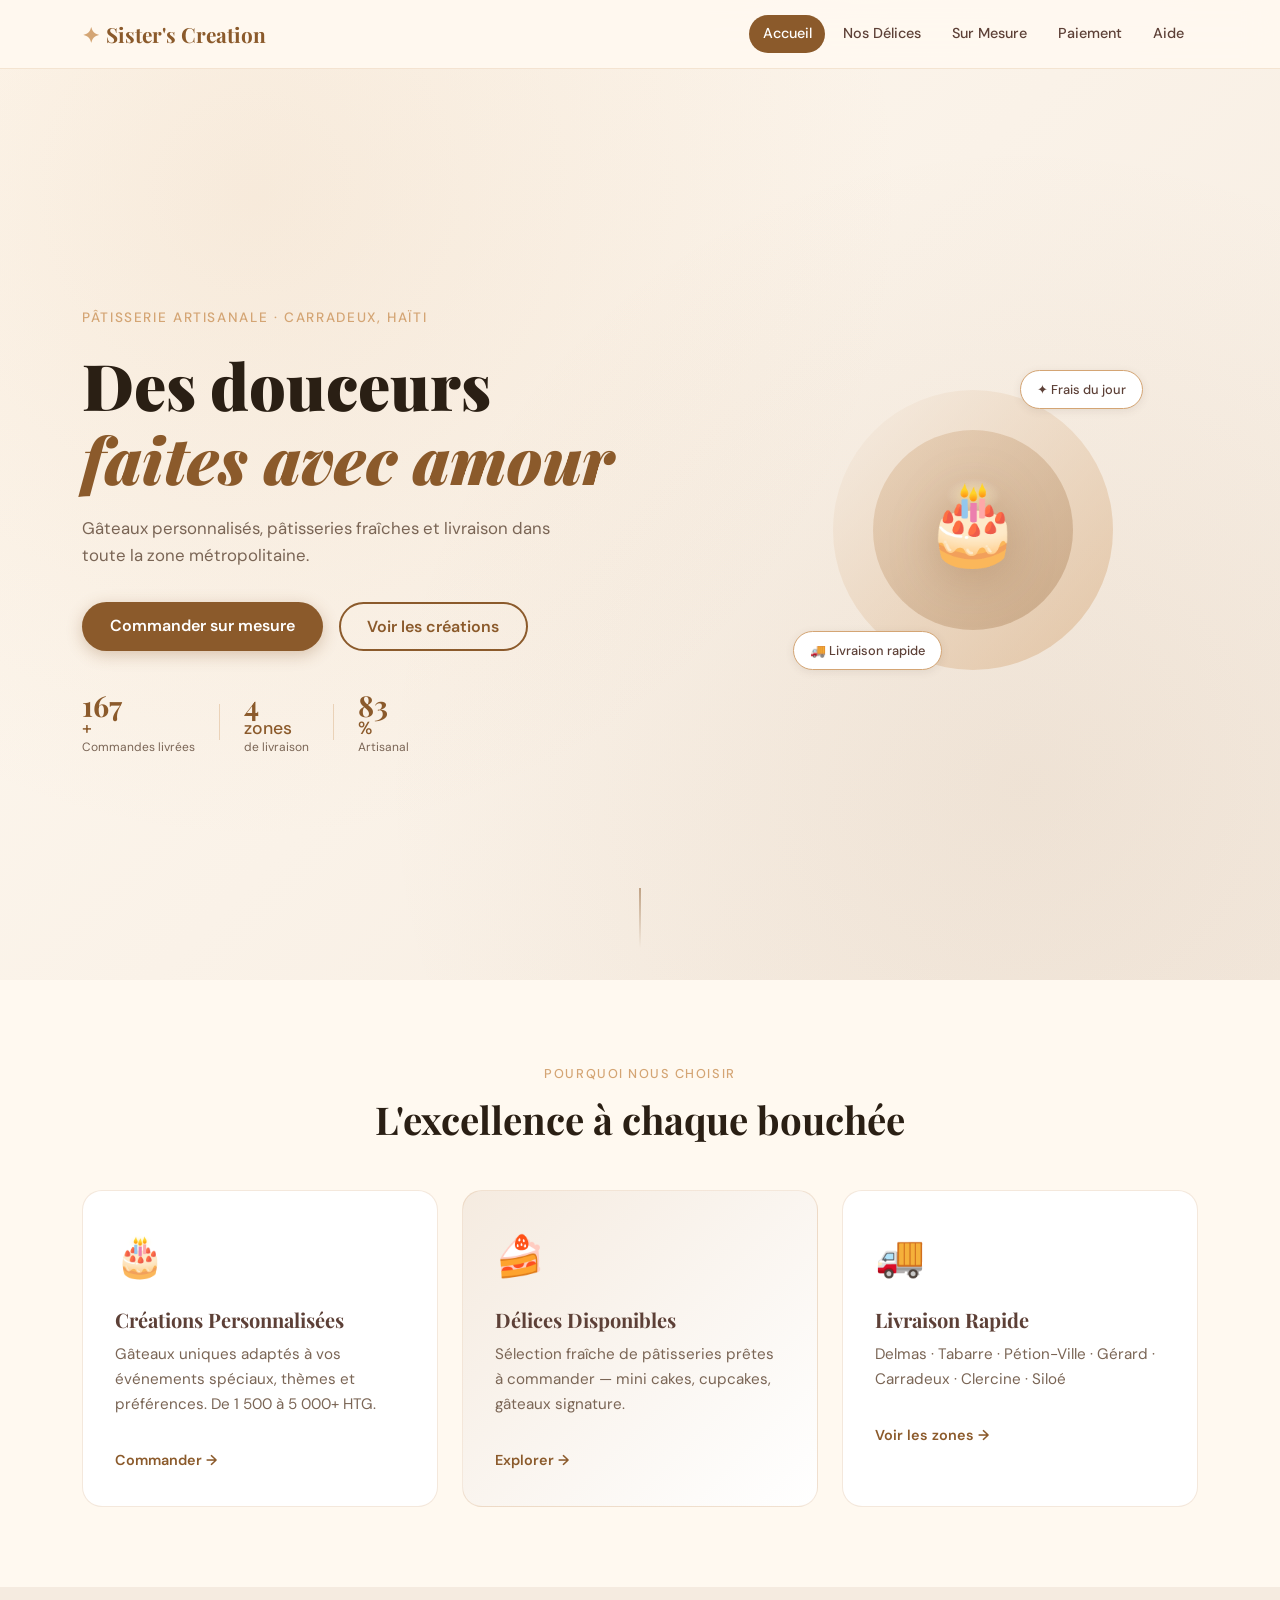
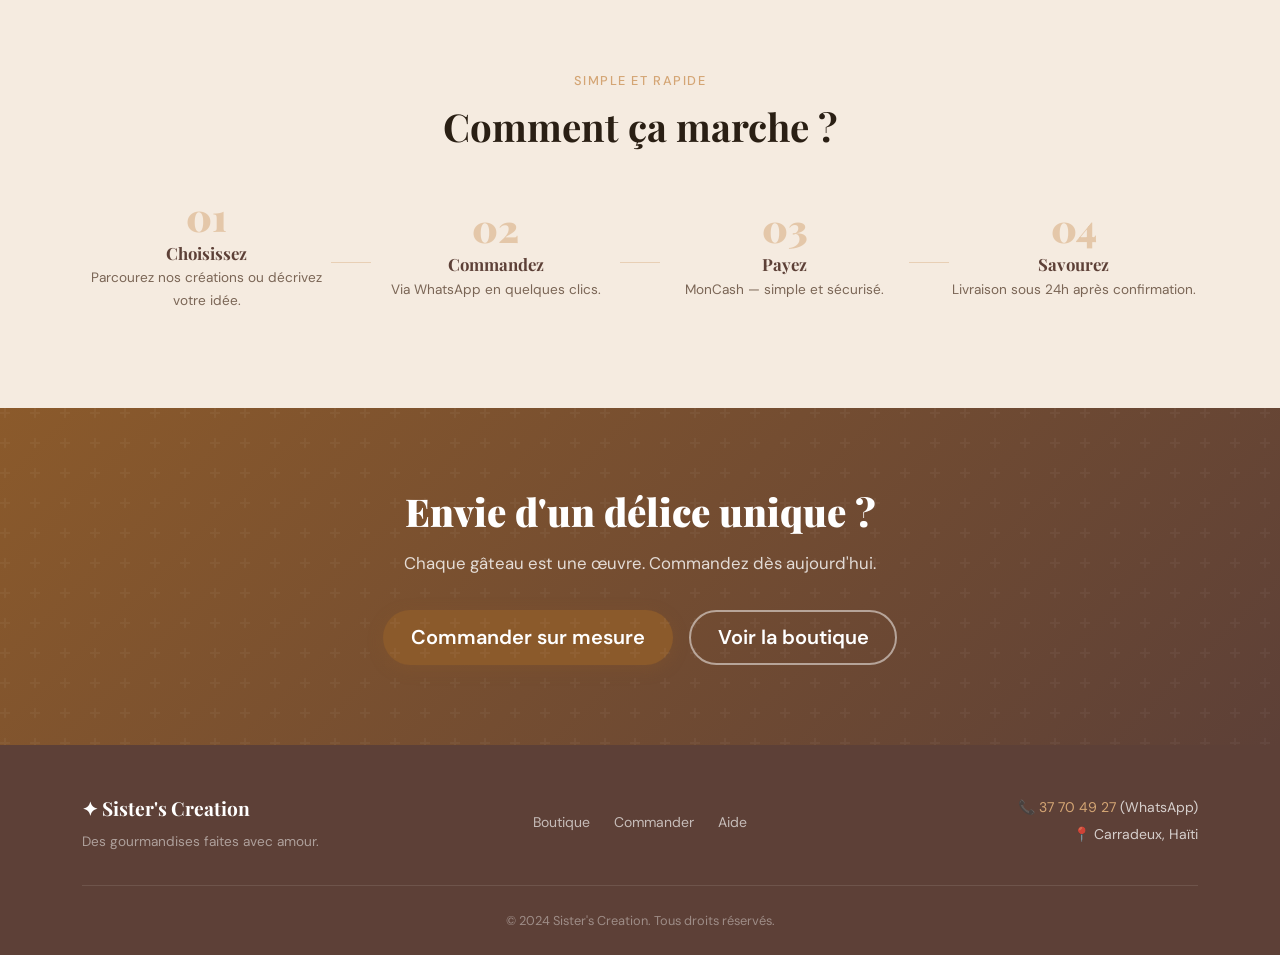
==== index.html @ 22a9f61d "Initial commit - sister's creation" ====
<!DOCTYPE html>
<html lang="fr">
<head>
  <meta charset="UTF-8" />
  <meta name="viewport" content="width=device-width, initial-scale=1.0"/>
  <meta name="description" content="Sister's Creation – Des gourmandises artisanales sur mesure à Carradeux, Haïti.">
  <title>Sister's Creation – Pâtisserie Artisanale</title>
  <link href="https://cdn.jsdelivr.net/npm/bootstrap@5.3.3/dist/css/bootstrap.min.css" rel="stylesheet">
  <link href="https://fonts.googleapis.com/css2?family=Playfair+Display:wght@400;700;900&family=DM+Sans:wght@300;400;500&display=swap" rel="stylesheet">
  <link rel="stylesheet" href="style.css">
</head>
<body>

  <!-- NAVBAR -->
  <nav class="navbar navbar-expand-lg sc-navbar fixed-top">
    <div class="container">
      <a class="navbar-brand sc-brand" href="index.html">
        <span class="brand-icon">✦</span> Sister's Creation
      </a>
      <button class="navbar-toggler sc-toggler" type="button" data-bs-toggle="collapse" data-bs-target="#navMenu">
        <span class="toggler-line"></span>
        <span class="toggler-line"></span>
        <span class="toggler-line"></span>
      </button>
      <div class="collapse navbar-collapse" id="navMenu">
        <ul class="navbar-nav ms-auto gap-1">
          <li class="nav-item"><a class="nav-link sc-nav-link active" href="index.html">Accueil</a></li>
          <li class="nav-item"><a class="nav-link sc-nav-link" href="boutique.html">Nos Délices</a></li>
          <li class="nav-item"><a class="nav-link sc-nav-link" href="commande.html">Sur Mesure</a></li>
          <li class="nav-item"><a class="nav-link sc-nav-link" href="paiement.html">Paiement</a></li>
          <li class="nav-item"><a class="nav-link sc-nav-link" href="aide.html">Aide</a></li>
        </ul>
      </div>
    </div>
  </nav>

  <!-- HERO -->
  <section class="hero-section d-flex align-items-center">
    <div class="hero-bg-pattern"></div>
    <div class="container position-relative">
      <div class="row align-items-center min-vh-100">
        <div class="col-lg-7 hero-text-col">
          <div class="hero-label reveal-up">Pâtisserie Artisanale · Carradeux, Haïti</div>
          <h1 class="hero-title reveal-up delay-1">Des douceurs <br><em>faites avec amour</em></h1>
          <p class="hero-desc reveal-up delay-2">Gâteaux personnalisés, pâtisseries fraîches et livraison dans toute la zone métropolitaine.</p>
          <div class="hero-btns reveal-up delay-3">
            <a href="commande.html" class="btn sc-btn-primary">Commander sur mesure</a>
            <a href="boutique.html" class="btn sc-btn-outline">Voir les créations</a>
          </div>
          <div class="hero-stats reveal-up delay-4">
            <div class="stat-item"><span class="stat-num" data-target="200">0</span><span>+</span><small>Commandes livrées</small></div>
            <div class="stat-divider"></div>
            <div class="stat-item"><span class="stat-num" data-target="5">0</span><span> zones</span><small>de livraison</small></div>
            <div class="stat-divider"></div>
            <div class="stat-item"><span class="stat-num" data-target="100">0</span><span>%</span><small>Artisanal</small></div>
          </div>
        </div>
        <div class="col-lg-5 hero-visual-col d-none d-lg-flex justify-content-center">
          <div class="hero-cake-visual reveal-right">
            <div class="cake-circle cake-circle-1"></div>
            <div class="cake-circle cake-circle-2"></div>
            <div class="cake-emoji">🎂</div>
            <div class="float-badge float-badge-1">✦ Frais du jour</div>
            <div class="float-badge float-badge-2">🚚 Livraison rapide</div>
          </div>
        </div>
      </div>
    </div>
    <div class="hero-scroll-indicator">
      <div class="scroll-line"></div>
    </div>
  </section>

  <!-- FEATURES -->
  <section class="features-section py-6">
    <div class="container">
      <div class="section-header text-center mb-5 reveal-up">
        <span class="section-tag">Pourquoi nous choisir</span>
        <h2 class="section-title">L'excellence à chaque bouchée</h2>
      </div>
      <div class="row g-4">
        <div class="col-md-4 reveal-up delay-1">
          <div class="feature-card">
            <div class="feature-icon-wrap"><span>🎂</span></div>
            <h3>Créations Personnalisées</h3>
            <p>Gâteaux uniques adaptés à vos événements spéciaux, thèmes et préférences. De 1 500 à 5 000+ HTG.</p>
            <a href="commande.html" class="feature-link">Commander →</a>
          </div>
        </div>
        <div class="col-md-4 reveal-up delay-2">
          <div class="feature-card feature-card-accent">
            <div class="feature-icon-wrap"><span>🍰</span></div>
            <h3>Délices Disponibles</h3>
            <p>Sélection fraîche de pâtisseries prêtes à commander — mini cakes, cupcakes, gâteaux signature.</p>
            <a href="boutique.html" class="feature-link">Explorer →</a>
          </div>
        </div>
        <div class="col-md-4 reveal-up delay-3">
          <div class="feature-card">
            <div class="feature-icon-wrap"><span>🚚</span></div>
            <h3>Livraison Rapide</h3>
            <p>Delmas · Tabarre · Pétion-Ville · Gérard · Carradeux · Clercine · Siloé</p>
            <a href="paiement.html" class="feature-link">Voir les zones →</a>
          </div>
        </div>
      </div>
    </div>
  </section>

  <!-- PROCESS -->
  <section class="process-section py-6">
    <div class="container">
      <div class="section-header text-center mb-5 reveal-up">
        <span class="section-tag">Simple et rapide</span>
        <h2 class="section-title">Comment ça marche ?</h2>
      </div>
      <div class="process-timeline">
        <div class="process-step reveal-up delay-1">
          <div class="process-num">01</div>
          <div class="process-content">
            <h4>Choisissez</h4>
            <p>Parcourez nos créations ou décrivez votre idée.</p>
          </div>
        </div>
        <div class="process-connector"></div>
        <div class="process-step reveal-up delay-2">
          <div class="process-num">02</div>
          <div class="process-content">
            <h4>Commandez</h4>
            <p>Via WhatsApp en quelques clics.</p>
          </div>
        </div>
        <div class="process-connector"></div>
        <div class="process-step reveal-up delay-3">
          <div class="process-num">03</div>
          <div class="process-content">
            <h4>Payez</h4>
            <p>MonCash — simple et sécurisé.</p>
          </div>
        </div>
        <div class="process-connector"></div>
        <div class="process-step reveal-up delay-4">
          <div class="process-num">04</div>
          <div class="process-content">
            <h4>Savourez</h4>
            <p>Livraison sous 24h après confirmation.</p>
          </div>
        </div>
      </div>
    </div>
  </section>

  <!-- CTA BANNER -->
  <section class="cta-banner py-6 reveal-up">
    <div class="container text-center">
      <h2 class="cta-title">Envie d'un délice unique ?</h2>
      <p class="cta-sub">Chaque gâteau est une œuvre. Commandez dès aujourd'hui.</p>
      <div class="d-flex gap-3 justify-content-center flex-wrap">
        <a href="commande.html" class="btn sc-btn-primary btn-lg">Commander sur mesure</a>
        <a href="boutique.html" class="btn sc-btn-outline btn-lg">Voir la boutique</a>
      </div>
    </div>
  </section>

  <!-- FOOTER -->
  <footer class="sc-footer">
    <div class="container">
      <div class="row align-items-center">
        <div class="col-md-4 mb-3 mb-md-0">
          <div class="footer-brand">✦ Sister's Creation</div>
          <p class="footer-tagline">Des gourmandises faites avec amour.</p>
        </div>
        <div class="col-md-4 mb-3 mb-md-0 text-center">
          <div class="footer-nav">
            <a href="boutique.html">Boutique</a>
            <a href="commande.html">Commander</a>
            <a href="aide.html">Aide</a>
          </div>
        </div>
        <div class="col-md-4 text-md-end">
          <p class="footer-contact">📞 <a href="https://wa.me/50937704927">37 70 49 27</a> (WhatsApp)</p>
          <p class="footer-contact">📍 Carradeux, Haïti</p>
        </div>
      </div>
      <div class="footer-bottom">
        <p>&copy; 2024 Sister's Creation. Tous droits réservés.</p>
      </div>
    </div>
  </footer>

  <script src="https://cdn.jsdelivr.net/npm/bootstrap@5.3.3/dist/js/bootstrap.bundle.min.js"></script>
  <script src="main.js"></script>
</body>
</html>
---- style.css ----
/* ==========================================
   SISTER'S CREATION — Design System v2
   Bootstrap handles all responsiveness
   This file: brand, components, animations
   ========================================== */

@import url('https://fonts.googleapis.com/css2?family=Playfair+Display:ital,wght@0,400;0,700;0,900;1,400&family=DM+Sans:wght@300;400;500&display=swap');

/* ── VARIABLES ── */
:root {
  --primary:    #8b5a2b;
  --primary-dk: #6b4420;
  --secondary:  #d4a574;
  --accent:     #5d4037;
  --light:      #fff9f0;
  --cream:      #f5ebe0;
  --text:       #2a1f14;
  --text-muted: #7a6555;
  --white:      #ffffff;
  --shadow-sm:  0 2px 8px rgba(93,64,55,.10);
  --shadow-md:  0 6px 24px rgba(93,64,55,.15);
  --shadow-lg:  0 16px 48px rgba(93,64,55,.18);
  --radius:     12px;
  --radius-lg:  20px;
  --radius-xl:  32px;
  --transition: .35s cubic-bezier(.4,0,.2,1);
}

/* ── RESET & BASE ── */
*, *::before, *::after { box-sizing: border-box; }

html { scroll-behavior: smooth; }

body {
  font-family: 'DM Sans', sans-serif;
  background: var(--light);
  color: var(--text);
  line-height: 1.65;
  overflow-x: hidden;
}

h1, h2, h3, h4 { font-family: 'Playfair Display', serif; }

/* ── NAVBAR ── */
.sc-navbar {
  background: rgba(255, 249, 240, 0.92);
  backdrop-filter: blur(16px);
  -webkit-backdrop-filter: blur(16px);
  border-bottom: 1px solid rgba(212,165,116,.25);
  padding: .75rem 0;
  transition: box-shadow var(--transition), background var(--transition);
}

.sc-navbar.scrolled {
  box-shadow: var(--shadow-md);
  background: rgba(255, 249, 240, 0.98);
}

.sc-brand {
  font-family: 'Playfair Display', serif;
  font-size: 1.3rem;
  font-weight: 700;
  color: var(--primary) !important;
  text-decoration: none;
  display: flex;
  align-items: center;
  gap: .4rem;
}

.brand-icon {
  color: var(--secondary);
  display: inline-block;
  animation: spin-slow 8s linear infinite;
}

@keyframes spin-slow {
  from { transform: rotate(0deg); }
  to   { transform: rotate(360deg); }
}

.sc-nav-link {
  font-family: 'DM Sans', sans-serif;
  font-size: .9rem;
  font-weight: 500;
  color: var(--accent) !important;
  padding: .45rem .85rem !important;
  border-radius: 20px;
  transition: all var(--transition);
  position: relative;
}

.sc-nav-link:hover,
.sc-nav-link.active {
  color: var(--white) !important;
  background: var(--primary);
}

/* Hamburger custom */
.sc-toggler {
  background: none;
  border: none;
  padding: .3rem;
  display: flex;
  flex-direction: column;
  gap: 5px;
  cursor: pointer;
}

.toggler-line {
  display: block;
  width: 24px;
  height: 2px;
  background: var(--primary);
  border-radius: 2px;
  transition: all var(--transition);
}

/* ── HERO ── */
.hero-section {
  min-height: 100vh;
  background: linear-gradient(135deg, var(--light) 0%, var(--cream) 100%);
  position: relative;
  padding-top: 80px;
}

.hero-bg-pattern {
  position: absolute;
  inset: 0;
  background-image:
    radial-gradient(circle at 20% 20%, rgba(212,165,116,.15) 0%, transparent 50%),
    radial-gradient(circle at 80% 80%, rgba(139,90,43,.08) 0%, transparent 50%);
  pointer-events: none;
}

.hero-label {
  font-size: .85rem;
  font-weight: 500;
  letter-spacing: .12em;
  text-transform: uppercase;
  color: var(--secondary);
  margin-bottom: 1.2rem;
}

.hero-title {
  font-size: clamp(2.4rem, 5vw, 4rem);
  font-weight: 900;
  line-height: 1.15;
  color: var(--text);
  margin-bottom: 1.2rem;
}

.hero-title em {
  font-style: italic;
  color: var(--primary);
}

.hero-desc {
  font-size: 1.05rem;
  color: var(--text-muted);
  max-width: 480px;
  margin-bottom: 2rem;
}

.hero-btns {
  display: flex;
  gap: 1rem;
  flex-wrap: wrap;
  margin-bottom: 2.5rem;
}

.hero-stats {
  display: flex;
  align-items: center;
  gap: 1.5rem;
}

.stat-item {
  display: flex;
  flex-direction: column;
  line-height: 1;
}

.stat-num {
  font-family: 'Playfair Display', serif;
  font-size: 1.8rem;
  font-weight: 700;
  color: var(--primary);
}

.stat-num + span {
  font-size: 1.1rem;
  color: var(--primary);
  font-weight: 500;
}

.stat-item small {
  font-size: .75rem;
  color: var(--text-muted);
  margin-top: .25rem;
}

.stat-divider {
  width: 1px;
  height: 36px;
  background: var(--secondary);
  opacity: .4;
}

/* Hero visual */
.hero-cake-visual {
  position: relative;
  width: 360px;
  height: 360px;
}

.cake-circle {
  position: absolute;
  border-radius: 50%;
}

.cake-circle-1 {
  width: 280px;
  height: 280px;
  top: 40px;
  left: 40px;
  background: linear-gradient(135deg, var(--cream), var(--secondary));
  opacity: .5;
  animation: float-slow 6s ease-in-out infinite;
}

.cake-circle-2 {
  width: 200px;
  height: 200px;
  top: 80px;
  left: 80px;
  background: linear-gradient(135deg, var(--secondary), var(--primary));
  opacity: .3;
  animation: float-slow 6s ease-in-out infinite reverse;
}

.cake-emoji {
  position: absolute;
  top: 50%;
  left: 50%;
  transform: translate(-50%, -55%);
  font-size: 5rem;
  animation: float-slow 4s ease-in-out infinite;
  filter: drop-shadow(0 8px 24px rgba(139,90,43,.3));
}

.float-badge {
  position: absolute;
  background: var(--white);
  border: 1px solid var(--secondary);
  color: var(--accent);
  font-size: .8rem;
  font-weight: 500;
  padding: .5rem 1rem;
  border-radius: 40px;
  box-shadow: var(--shadow-sm);
}

.float-badge-1 { top: 20px; right: 10px; animation: float-slow 5s ease-in-out infinite; }
.float-badge-2 { bottom: 40px; left: 0; animation: float-slow 5s ease-in-out 1s infinite; }

@keyframes float-slow {
  0%, 100% { transform: translateY(0); }
  50%       { transform: translateY(-12px); }
}

.hero-scroll-indicator {
  position: absolute;
  bottom: 2rem;
  left: 50%;
  transform: translateX(-50%);
}

.scroll-line {
  width: 1px;
  height: 60px;
  background: linear-gradient(to bottom, var(--primary), transparent);
  animation: scroll-fade 2s ease-in-out infinite;
}

@keyframes scroll-fade {
  0%, 100% { opacity: 1; transform: scaleY(1); }
  50%       { opacity: .4; transform: scaleY(.6); }
}

/* ── SECTIONS ── */
.py-6 { padding-top: 5rem; padding-bottom: 5rem; }
.mt-6 { margin-top: 4rem; }

.section-tag {
  display: inline-block;
  font-size: .8rem;
  font-weight: 500;
  letter-spacing: .12em;
  text-transform: uppercase;
  color: var(--secondary);
  margin-bottom: .75rem;
}

.section-title {
  font-size: clamp(1.8rem, 3vw, 2.6rem);
  font-weight: 700;
  color: var(--text);
}

/* ── FEATURE CARDS ── */
.feature-card {
  background: var(--white);
  border: 1px solid rgba(212,165,116,.25);
  border-radius: var(--radius-lg);
  padding: 2rem;
  height: 100%;
  transition: all var(--transition);
  position: relative;
  overflow: hidden;
}

.feature-card::before {
  content: '';
  position: absolute;
  top: 0; left: 0; right: 0;
  height: 3px;
  background: linear-gradient(90deg, var(--secondary), var(--primary));
  transform: scaleX(0);
  transition: transform var(--transition);
  transform-origin: left;
}

.feature-card:hover::before { transform: scaleX(1); }
.feature-card:hover { transform: translateY(-6px); box-shadow: var(--shadow-lg); }

.feature-card-accent { background: linear-gradient(135deg, var(--cream), var(--white)); }

.feature-icon-wrap {
  font-size: 2.5rem;
  margin-bottom: 1.2rem;
  display: block;
}

.feature-card h3 {
  font-size: 1.25rem;
  font-weight: 700;
  color: var(--accent);
  margin-bottom: .6rem;
}

.feature-card p {
  color: var(--text-muted);
  font-size: .95rem;
}

.feature-link {
  display: inline-block;
  margin-top: 1rem;
  color: var(--primary);
  font-weight: 600;
  font-size: .9rem;
  text-decoration: none;
  transition: gap var(--transition);
}
.feature-link:hover { color: var(--primary-dk); letter-spacing: .03em; }

/* ── PROCESS ── */
.process-section { background: var(--cream); }

.process-timeline {
  display: flex;
  align-items: center;
  gap: 0;
  flex-wrap: wrap;
  justify-content: center;
}

.process-step {
  display: flex;
  flex-direction: column;
  align-items: center;
  text-align: center;
  min-width: 160px;
  flex: 1;
}

.process-num {
  font-family: 'Playfair Display', serif;
  font-size: 2.4rem;
  font-weight: 900;
  color: var(--secondary);
  opacity: .5;
  line-height: 1;
  margin-bottom: .5rem;
}

.process-content h4 {
  font-size: 1.05rem;
  font-weight: 700;
  color: var(--accent);
  margin-bottom: .25rem;
}

.process-content p {
  font-size: .85rem;
  color: var(--text-muted);
}

.process-connector {
  width: 40px;
  height: 1px;
  background: var(--secondary);
  opacity: .4;
  flex-shrink: 0;
}

/* ── CTA BANNER ── */
.cta-banner {
  background: linear-gradient(135deg, var(--primary) 0%, var(--accent) 100%);
  position: relative;
  overflow: hidden;
}

.cta-banner::before {
  content: '';
  position: absolute;
  inset: 0;
  background: url("data:image/svg+xml,%3Csvg width='60' height='60' viewBox='0 0 60 60' xmlns='http://www.w3.org/2000/svg'%3E%3Cg fill='none' fill-rule='evenodd'%3E%3Cg fill='%23ffffff' fill-opacity='0.04'%3E%3Cpath d='M36 34v-4h-2v4h-4v2h4v4h2v-4h4v-2h-4zm0-30V0h-2v4h-4v2h4v4h2V6h4V4h-4zM6 34v-4H4v4H0v2h4v4h2v-4h4v-2H6zM6 4V0H4v4H0v2h4v4h2V6h4V4H6z'/%3E%3C/g%3E%3C/g%3E%3C/svg%3E");
}

.cta-title {
  font-size: clamp(1.8rem, 3vw, 2.6rem);
  font-weight: 900;
  color: var(--white);
  margin-bottom: 1rem;
}

.cta-sub {
  color: rgba(255,255,255,.8);
  font-size: 1.05rem;
  margin-bottom: 2rem;
}

/* ── BUTTONS ── */
.btn { border-radius: 30px; font-weight: 600; transition: all var(--transition); border: none; }

.sc-btn-primary {
  background: var(--primary);
  color: var(--white) !important;
  padding: .75rem 1.75rem;
  box-shadow: 0 4px 16px rgba(139,90,43,.3);
}
.sc-btn-primary:hover {
  background: var(--primary-dk);
  transform: translateY(-2px);
  box-shadow: 0 8px 24px rgba(139,90,43,.4);
}

.sc-btn-outline {
  background: transparent;
  color: var(--primary) !important;
  border: 2px solid var(--primary) !important;
  padding: .65rem 1.65rem;
}
.sc-btn-outline:hover {
  background: var(--primary);
  color: var(--white) !important;
  transform: translateY(-2px);
}

/* Outline on dark bg */
.cta-banner .sc-btn-outline {
  color: var(--white) !important;
  border-color: rgba(255,255,255,.5) !important;
}
.cta-banner .sc-btn-outline:hover {
  background: var(--white);
  color: var(--primary) !important;
}

.sc-btn-whatsapp {
  background: #25D366;
  color: var(--white) !important;
  padding: .75rem 1.75rem;
  box-shadow: 0 4px 16px rgba(37,211,102,.3);
}
.sc-btn-whatsapp:hover {
  background: #1EB554;
  transform: translateY(-2px);
  box-shadow: 0 8px 24px rgba(37,211,102,.4);
}

.sc-btn-primary-sm {
  background: var(--primary);
  color: var(--white);
  padding: .55rem 1.25rem;
  font-size: .9rem;
  border-radius: 20px;
  border: none;
  font-weight: 600;
  cursor: pointer;
  transition: all var(--transition);
}
.sc-btn-primary-sm:hover { background: var(--primary-dk); }

.sc-btn-icon {
  background: var(--cream);
  color: var(--primary);
  border: 1px solid rgba(212,165,116,.4) !important;
  padding: .45rem .8rem;
  font-size: 1rem;
  border-radius: 10px;
  transition: all var(--transition);
}
.sc-btn-icon:hover { background: var(--primary); color: var(--white); }

/* ── PAGE HEADER ── */
.page-header {
  padding: 7rem 0 3rem;
  background: linear-gradient(135deg, var(--light) 0%, var(--cream) 100%);
  position: relative;
  overflow: hidden;
}

.page-header::after {
  content: '';
  position: absolute;
  bottom: 0; left: 0; right: 0;
  height: 1px;
  background: linear-gradient(90deg, transparent, var(--secondary), transparent);
}

.page-title {
  font-size: clamp(2rem, 4vw, 3.2rem);
  font-weight: 900;
  color: var(--text);
  margin-bottom: .5rem;
}

.page-subtitle {
  color: var(--text-muted);
  font-size: 1.05rem;
}

/* ── FILTER BAR ── */
.filter-btn {
  background: var(--white);
  color: var(--accent);
  border: 1px solid rgba(212,165,116,.3);
  padding: .5rem 1.2rem;
  border-radius: 20px;
  font-size: .875rem;
  font-weight: 500;
  cursor: pointer;
  transition: all var(--transition);
}
.filter-btn:hover { border-color: var(--primary); color: var(--primary); }
.filter-btn.active { background: var(--primary); color: var(--white); border-color: var(--primary); }

/* ── PRODUCT CARDS ── */
.category-header { display: flex; align-items: center; gap: 1rem; }
.category-title { font-size: 1.4rem; font-weight: 700; color: var(--accent); white-space: nowrap; margin: 0; }
.category-line { flex: 1; height: 1px; background: linear-gradient(90deg, var(--secondary), transparent); }

.product-card {
  background: var(--white);
  border-radius: var(--radius-lg);
  overflow: hidden;
  border: 1px solid rgba(212,165,116,.2);
  transition: all var(--transition);
  height: 100%;
  display: flex;
  flex-direction: column;
}

.product-card:hover {
  transform: translateY(-6px);
  box-shadow: var(--shadow-lg);
  border-color: var(--secondary);
}

.product-card-featured {
  border-color: var(--secondary);
  box-shadow: var(--shadow-sm);
}

.product-img-wrap {
  position: relative;
  overflow: hidden;
  height: 210px;
}

.product-img {
  width: 100%;
  height: 100%;
  object-fit: cover;
  transition: transform .5s ease;
}

.product-card:hover .product-img { transform: scale(1.06); }

.product-overlay {
  position: absolute;
  inset: 0;
  background: rgba(93,64,55,.6);
  display: flex;
  align-items: center;
  justify-content: center;
  opacity: 0;
  transition: opacity var(--transition);
}

.product-card:hover .product-overlay { opacity: 1; }

.product-badge {
  position: absolute;
  top: .75rem;
  left: .75rem;
  background: var(--primary);
  color: var(--white);
  font-size: .72rem;
  font-weight: 600;
  padding: .25rem .75rem;
  border-radius: 20px;
  letter-spacing: .05em;
}

.product-badge-hot {
  background: linear-gradient(135deg, var(--secondary), var(--primary));
}

.product-video-wrap {
  height: 210px;
  background: #111;
  overflow: hidden;
}

.product-video {
  width: 100%;
  height: 100%;
  object-fit: cover;
}

.product-info {
  padding: 1.25rem;
  flex: 1;
  display: flex;
  flex-direction: column;
}

.product-name {
  font-size: 1.05rem;
  font-weight: 700;
  color: var(--accent);
  margin-bottom: .35rem;
}

.product-desc {
  font-size: .85rem;
  color: var(--text-muted);
  flex: 1;
  margin-bottom: .75rem;
}

.product-footer {
  display: flex;
  align-items: center;
  justify-content: space-between;
}

.product-price {
  font-family: 'Playfair Display', serif;
  font-size: 1.15rem;
  font-weight: 700;
  color: var(--primary);
}

/* ── INFO SIDEBAR ── */
.info-sidebar { position: sticky; top: 90px; }

.info-card {
  background: var(--white);
  border: 1px solid rgba(212,165,116,.25);
  border-radius: var(--radius);
  padding: 1.25rem 1.5rem;
}

.info-card h4 {
  font-size: 1rem;
  font-weight: 700;
  color: var(--accent);
  margin-bottom: .5rem;
}

.info-card p {
  font-size: .9rem;
  color: var(--text-muted);
  margin: 0;
}

.info-card-highlight {
  background: linear-gradient(135deg, var(--cream), var(--white));
  border-color: var(--secondary);
}

.info-list {
  list-style: none;
  padding: 0;
  margin: 0;
}

.info-list li {
  font-size: .875rem;
  color: var(--text-muted);
  padding: .25rem 0;
  border-bottom: 1px dashed rgba(212,165,116,.2);
}

.info-list li:last-child { border-bottom: none; }
.info-list li::before { content: '✦ '; color: var(--secondary); font-size: .7rem; }

/* ── FORM ── */
.sc-form-container {
  background: var(--white);
  border: 1px solid rgba(212,165,116,.25);
  border-radius: var(--radius-lg);
  padding: 2.5rem;
}

.form-title {
  font-size: 1.7rem;
  font-weight: 700;
  color: var(--text);
  margin-bottom: .25rem;
}

.form-subtitle {
  color: var(--text-muted);
  margin-bottom: 1.75rem;
  font-size: .95rem;
}

.sc-label {
  display: block;
  font-weight: 600;
  font-size: .875rem;
  color: var(--accent);
  margin-bottom: .4rem;
}

.sc-label.required::after {
  content: ' *';
  color: #e74c3c;
}

.sc-input {
  width: 100%;
  background: var(--light);
  border: 1.5px solid rgba(212,165,116,.3);
  border-radius: var(--radius);
  padding: .75rem 1rem;
  font-family: 'DM Sans', sans-serif;
  font-size: .95rem;
  color: var(--text);
  transition: all var(--transition);
  appearance: none;
}

.sc-input:focus {
  outline: none;
  border-color: var(--primary);
  background: var(--white);
  box-shadow: 0 0 0 3px rgba(139,90,43,.12);
}

.sc-input.invalid { border-color: #e74c3c; background: #fff5f5; }

.sc-invalid {
  color: #e74c3c;
  font-size: .8rem;
  margin-top: .25rem;
  display: none;
}

.sc-input.invalid + .sc-invalid { display: block; }

.form-note {
  background: var(--cream);
  border-left: 3px solid var(--primary);
  border-radius: 0 var(--radius) var(--radius) 0;
  padding: .75rem 1rem;
  font-size: .85rem;
  color: var(--text-muted);
}

/* Multi-step form */
.form-progress {
  display: flex;
  align-items: center;
  gap: 0;
}

.progress-step {
  display: flex;
  flex-direction: column;
  align-items: center;
  gap: .2rem;
}

.progress-step span {
  width: 36px;
  height: 36px;
  border-radius: 50%;
  border: 2px solid rgba(212,165,116,.3);
  display: flex;
  align-items: center;
  justify-content: center;
  font-weight: 700;
  font-size: .9rem;
  color: var(--text-muted);
  transition: all var(--transition);
}

.progress-step small {
  font-size: .72rem;
  color: var(--text-muted);
}

.progress-step.active span {
  background: var(--primary);
  border-color: var(--primary);
  color: var(--white);
  box-shadow: 0 4px 12px rgba(139,90,43,.3);
}

.progress-step.done span {
  background: var(--secondary);
  border-color: var(--secondary);
  color: var(--white);
}

.progress-line {
  flex: 1;
  height: 2px;
  background: rgba(212,165,116,.3);
  margin: 0 .5rem;
  margin-bottom: 1.2rem;
}

.form-step { display: none; }
.form-step.active { display: block; animation: fade-slide-up .35s ease; }

@keyframes fade-slide-up {
  from { opacity: 0; transform: translateY(12px); }
  to   { opacity: 1; transform: translateY(0); }
}

/* ── PAYMENT PAGE ── */
.sc-alert {
  display: flex;
  align-items: flex-start;
  gap: 1rem;
  background: #fff8e1;
  border: 1px solid #ffe082;
  border-left: 4px solid #ffc107;
  border-radius: var(--radius);
  padding: 1.25rem 1.5rem;
  font-size: .95rem;
}

.sc-alert-icon { font-size: 1.4rem; flex-shrink: 0; }

.payment-timeline { display: flex; flex-direction: column; gap: 0; max-width: 760px; margin: 0 auto; }

.pay-step {
  display: flex;
  gap: 1.5rem;
  align-items: flex-start;
  background: var(--white);
  border: 1px solid rgba(212,165,116,.2);
  border-radius: var(--radius-lg);
  padding: 2rem;
  transition: all var(--transition);
}

.pay-step:hover { box-shadow: var(--shadow-md); border-color: var(--secondary); }

.pay-step-num {
  width: 44px;
  height: 44px;
  border-radius: 50%;
  background: linear-gradient(135deg, var(--secondary), var(--primary));
  color: var(--white);
  font-family: 'Playfair Display', serif;
  font-weight: 700;
  font-size: 1.1rem;
  display: flex;
  align-items: center;
  justify-content: center;
  flex-shrink: 0;
  box-shadow: 0 4px 12px rgba(139,90,43,.3);
}

.pay-step-num-success { background: linear-gradient(135deg, #4caf50, #2e7d32); }

.pay-step-body { flex: 1; }
.pay-step-body h3 { font-size: 1.2rem; font-weight: 700; color: var(--text); margin-bottom: .6rem; }
.pay-step-body p { color: var(--text-muted); font-size: .95rem; margin-bottom: 0; }

.pay-connector {
  width: 2px;
  height: 32px;
  background: linear-gradient(to bottom, var(--secondary), var(--primary));
  opacity: .3;
  margin-left: 2rem;
}

.pay-info-chip {
  background: var(--cream);
  border: 1px solid rgba(212,165,116,.25);
  border-radius: var(--radius);
  padding: .5rem .9rem;
  font-size: .85rem;
  font-weight: 500;
  color: var(--accent);
}

.moncash-card {
  background: var(--cream);
  border: 1px solid rgba(212,165,116,.3);
  border-radius: var(--radius);
  padding: 1.5rem;
  margin-top: 1rem;
}

.moncash-header {
  display: flex;
  align-items: center;
  gap: 1rem;
  margin-bottom: 1rem;
}

.moncash-logo { font-size: 2rem; }

.moncash-header h4 {
  font-size: 1.1rem;
  font-weight: 700;
  color: var(--accent);
  margin: 0;
  display: flex;
  align-items: center;
  gap: .5rem;
}

.moncash-header p { font-size: .85rem; color: var(--text-muted); }

.badge-digicel {
  background: #d41313;
  color: white;
  font-size: .65rem;
  padding: .15rem .5rem;
  border-radius: 10px;
  font-family: 'DM Sans', sans-serif;
}

.moncash-details { margin-bottom: 1rem; }

.mc-detail-row {
  display: flex;
  gap: .75rem;
  padding: .35rem 0;
  border-bottom: 1px dashed rgba(212,165,116,.2);
  font-size: .9rem;
}

.mc-detail-row span { color: var(--text-muted); min-width: 70px; }
.mc-detail-row strong { color: var(--text); }

.ussd-display { text-align: center; padding: 1.25rem; }
.ussd-label { font-size: .75rem; letter-spacing: .1em; text-transform: uppercase; color: var(--text-muted); display: block; margin-bottom: .5rem; }

.ussd-code-big {
  font-family: monospace;
  font-size: 2.5rem;
  font-weight: 700;
  color: var(--primary);
  background: var(--white);
  border: 2px solid var(--secondary);
  border-radius: var(--radius);
  padding: .5rem 2rem;
  display: inline-block;
  letter-spacing: .1em;
}

.ussd-instructions {
  background: var(--white);
  border-radius: var(--radius);
  padding: 1rem;
  margin-top: 1rem;
  font-size: .875rem;
  color: var(--text-muted);
}

.ussd-instructions ol { padding-left: 1.25rem; margin: 0; }
.ussd-instructions li { margin-bottom: .25rem; }

code {
  background: var(--cream);
  color: var(--primary);
  padding: .1rem .4rem;
  border-radius: 4px;
  font-size: .875em;
}

.pay-step-success { background: linear-gradient(135deg, #f1f8e9, var(--white)); border-color: #c5e1a5; }

.success-badge {
  display: inline-block;
  background: #e8f5e9;
  border: 1px solid #a5d6a7;
  color: #2e7d32;
  border-radius: var(--radius);
  padding: .5rem 1rem;
  font-size: .875rem;
  font-weight: 600;
  margin-top: .75rem;
}

/* ── AIDE ── */
.search-wrap { position: relative; }
.search-icon { position: absolute; left: 1rem; top: 50%; transform: translateY(-50%); pointer-events: none; }

.sc-search {
  width: 100%;
  padding: .85rem 1rem .85rem 2.75rem;
  border: 1.5px solid rgba(212,165,116,.3);
  border-radius: 40px;
  background: var(--white);
  font-family: 'DM Sans', sans-serif;
  font-size: .95rem;
  color: var(--text);
  transition: all var(--transition);
  box-shadow: var(--shadow-sm);
}

.sc-search:focus {
  outline: none;
  border-color: var(--primary);
  box-shadow: 0 0 0 3px rgba(139,90,43,.12);
}

.help-categories {
  background: var(--white);
  border: 1px solid rgba(212,165,116,.2);
  border-radius: var(--radius-lg);
  overflow: hidden;
  position: sticky;
  top: 90px;
}

.help-cat {
  padding: .9rem 1.25rem;
  cursor: pointer;
  font-size: .9rem;
  font-weight: 500;
  color: var(--text-muted);
  border-bottom: 1px solid rgba(212,165,116,.1);
  transition: all var(--transition);
  display: flex;
  align-items: center;
  gap: .5rem;
}

.help-cat:last-child { border-bottom: none; }
.help-cat:hover { background: var(--cream); color: var(--primary); }
.help-cat.active { background: var(--primary); color: var(--white); }

.help-panel { display: none; }
.help-panel.active { display: block; animation: fade-slide-up .35s ease; }

.help-panel-title {
  font-size: 1.5rem;
  font-weight: 700;
  color: var(--text);
  margin-bottom: 1.5rem;
  padding-bottom: .75rem;
  border-bottom: 2px solid var(--cream);
}

.faq-group { display: flex; flex-direction: column; gap: .5rem; }

.faq-item {
  background: var(--white);
  border: 1px solid rgba(212,165,116,.2);
  border-radius: var(--radius);
  overflow: hidden;
  transition: border-color var(--transition);
}

.faq-item.open { border-color: var(--secondary); }

.faq-question {
  width: 100%;
  background: none;
  border: none;
  padding: 1rem 1.25rem;
  text-align: left;
  font-family: 'DM Sans', sans-serif;
  font-size: .95rem;
  font-weight: 600;
  color: var(--text);
  cursor: pointer;
  display: flex;
  justify-content: space-between;
  align-items: center;
  gap: 1rem;
  transition: color var(--transition);
}

.faq-question:hover { color: var(--primary); }

.faq-icon {
  color: var(--primary);
  font-size: 1.2rem;
  font-weight: 700;
  flex-shrink: 0;
  transition: transform var(--transition);
}

.faq-item.open .faq-icon { transform: rotate(45deg); }

.faq-answer {
  max-height: 0;
  overflow: hidden;
  padding: 0 1.25rem;
  font-size: .9rem;
  color: var(--text-muted);
  line-height: 1.7;
  transition: all .4s ease;
}

.faq-item.open .faq-answer {
  max-height: 300px;
  padding: 0 1.25rem 1rem;
}

.contact-chip {
  background: var(--white);
  border: 1px solid rgba(212,165,116,.25);
  border-radius: var(--radius);
  padding: 1.25rem;
  text-align: center;
  transition: all var(--transition);
}

.contact-chip:hover { box-shadow: var(--shadow-md); transform: translateY(-3px); }

.contact-chip-highlight { background: var(--cream); border-color: var(--secondary); }

.contact-chip-icon { font-size: 1.8rem; margin-bottom: .5rem; display: block; }
.contact-chip h5 { font-size: .95rem; font-weight: 700; color: var(--accent); margin-bottom: .25rem; }
.contact-chip p { font-size: .9rem; color: var(--text); margin: 0; }
.contact-chip small { font-size: .75rem; color: var(--text-muted); }
.contact-chip a { color: var(--primary); text-decoration: none; font-weight: 600; }

/* ── TOAST ── */
.sc-toast {
  position: fixed;
  bottom: 2rem;
  left: 50%;
  transform: translateX(-50%) translateY(100px);
  background: var(--accent);
  color: var(--white);
  padding: .9rem 1.75rem;
  border-radius: 40px;
  font-size: .9rem;
  font-weight: 500;
  box-shadow: var(--shadow-lg);
  z-index: 9999;
  opacity: 0;
  transition: all .4s cubic-bezier(.175,.885,.32,1.275);
  white-space: nowrap;
}

.sc-toast.show {
  opacity: 1;
  transform: translateX(-50%) translateY(0);
}

/* ── FOOTER ── */
.sc-footer {
  background: var(--accent);
  color: rgba(255,255,255,.75);
  padding: 3rem 0 1.5rem;
}

.footer-brand {
  font-family: 'Playfair Display', serif;
  font-size: 1.2rem;
  font-weight: 700;
  color: var(--white);
  margin-bottom: .4rem;
}

.footer-tagline { font-size: .85rem; color: rgba(255,255,255,.5); margin: 0; }

.footer-nav {
  display: flex;
  gap: 1.5rem;
  justify-content: center;
  flex-wrap: wrap;
}

.footer-nav a {
  color: rgba(255,255,255,.65);
  text-decoration: none;
  font-size: .875rem;
  transition: color var(--transition);
}
.footer-nav a:hover { color: var(--white); }

.footer-contact { font-size: .875rem; margin-bottom: .25rem; }
.footer-contact a { color: var(--secondary); text-decoration: none; }
.footer-contact a:hover { color: var(--white); }

.footer-bottom {
  border-top: 1px solid rgba(255,255,255,.1);
  margin-top: 2rem;
  padding-top: 1.5rem;
  text-align: center;
}

.footer-bottom p { font-size: .8rem; color: rgba(255,255,255,.4); margin: 0; }

/* ── SCROLL REVEAL ── */
.reveal-up {
  opacity: 0;
  transform: translateY(28px);
  transition: opacity .65s ease, transform .65s ease;
}

.reveal-right {
  opacity: 0;
  transform: translateX(40px);
  transition: opacity .75s ease, transform .75s ease;
}

.reveal-up.visible,
.reveal-right.visible {
  opacity: 1;
  transform: translate(0, 0);
}

.delay-1 { transition-delay: .1s; }
.delay-2 { transition-delay: .2s; }
.delay-3 { transition-delay: .3s; }
.delay-4 { transition-delay: .4s; }
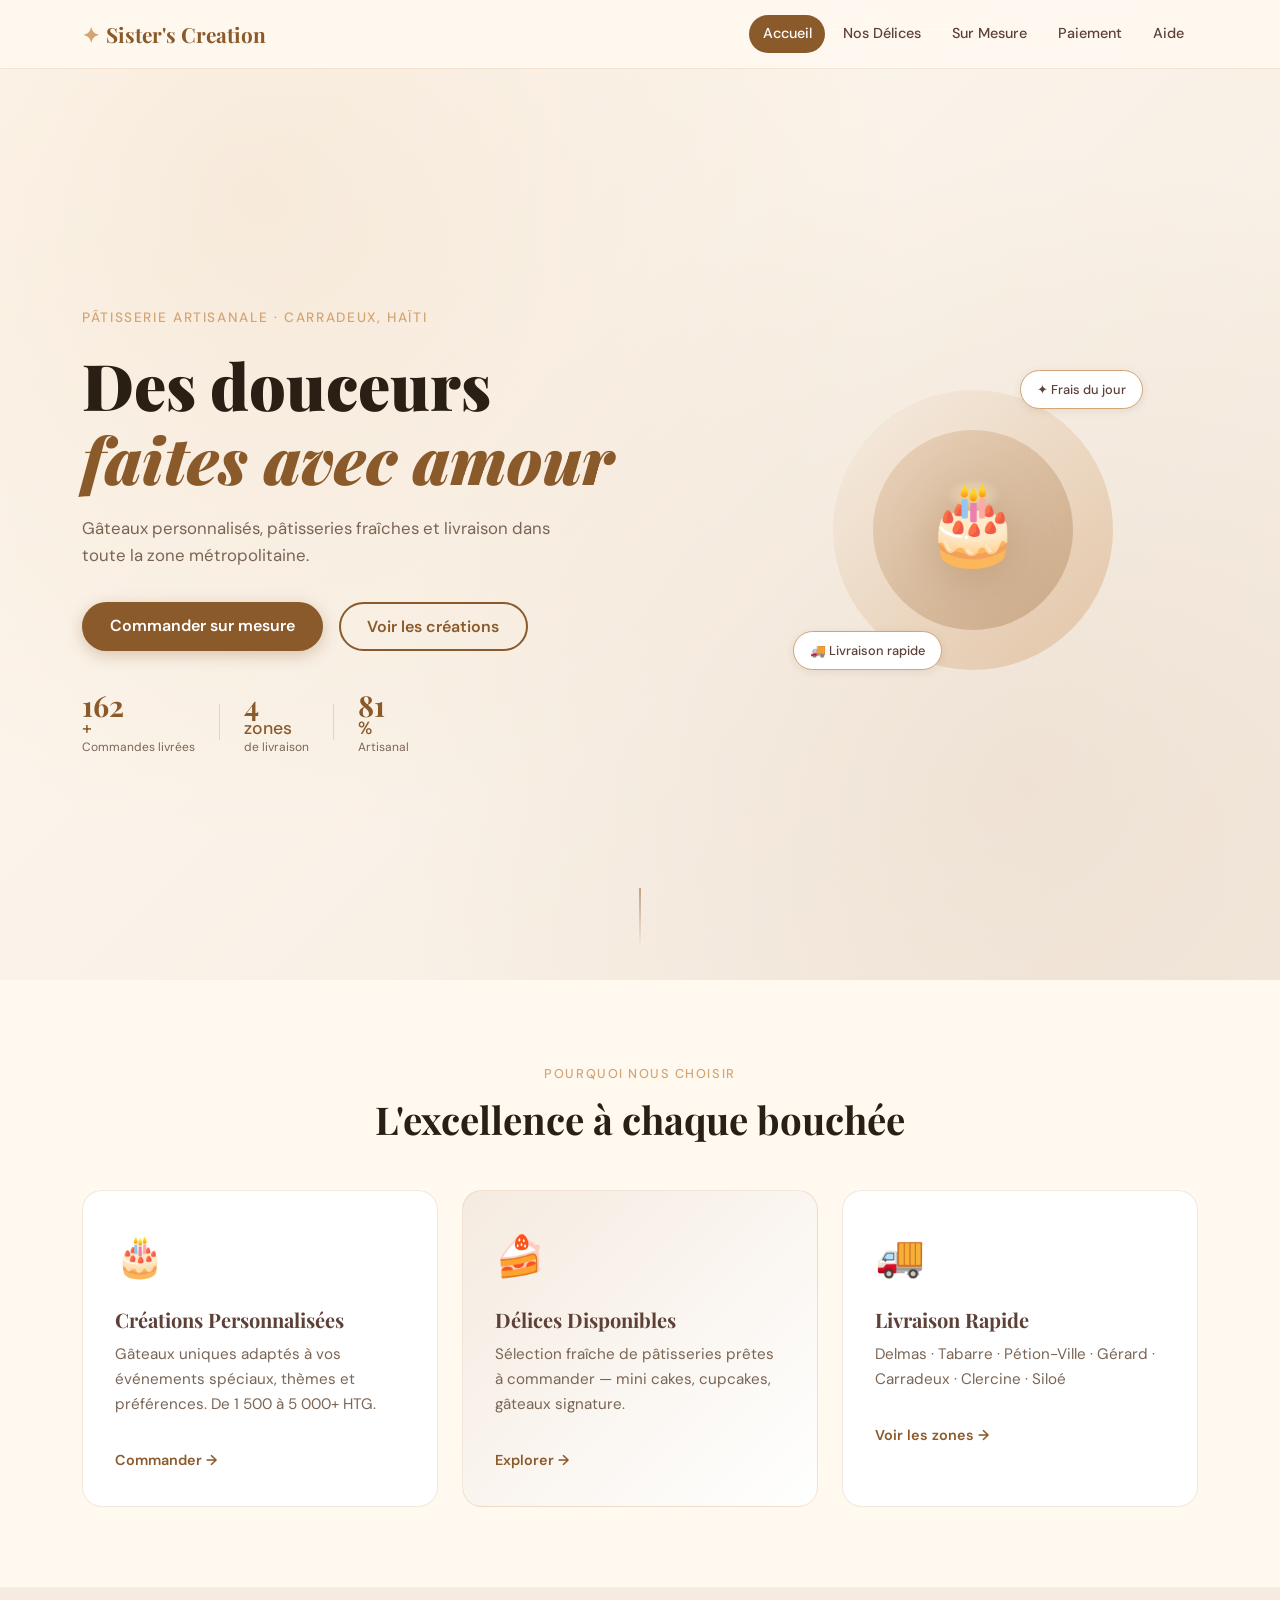
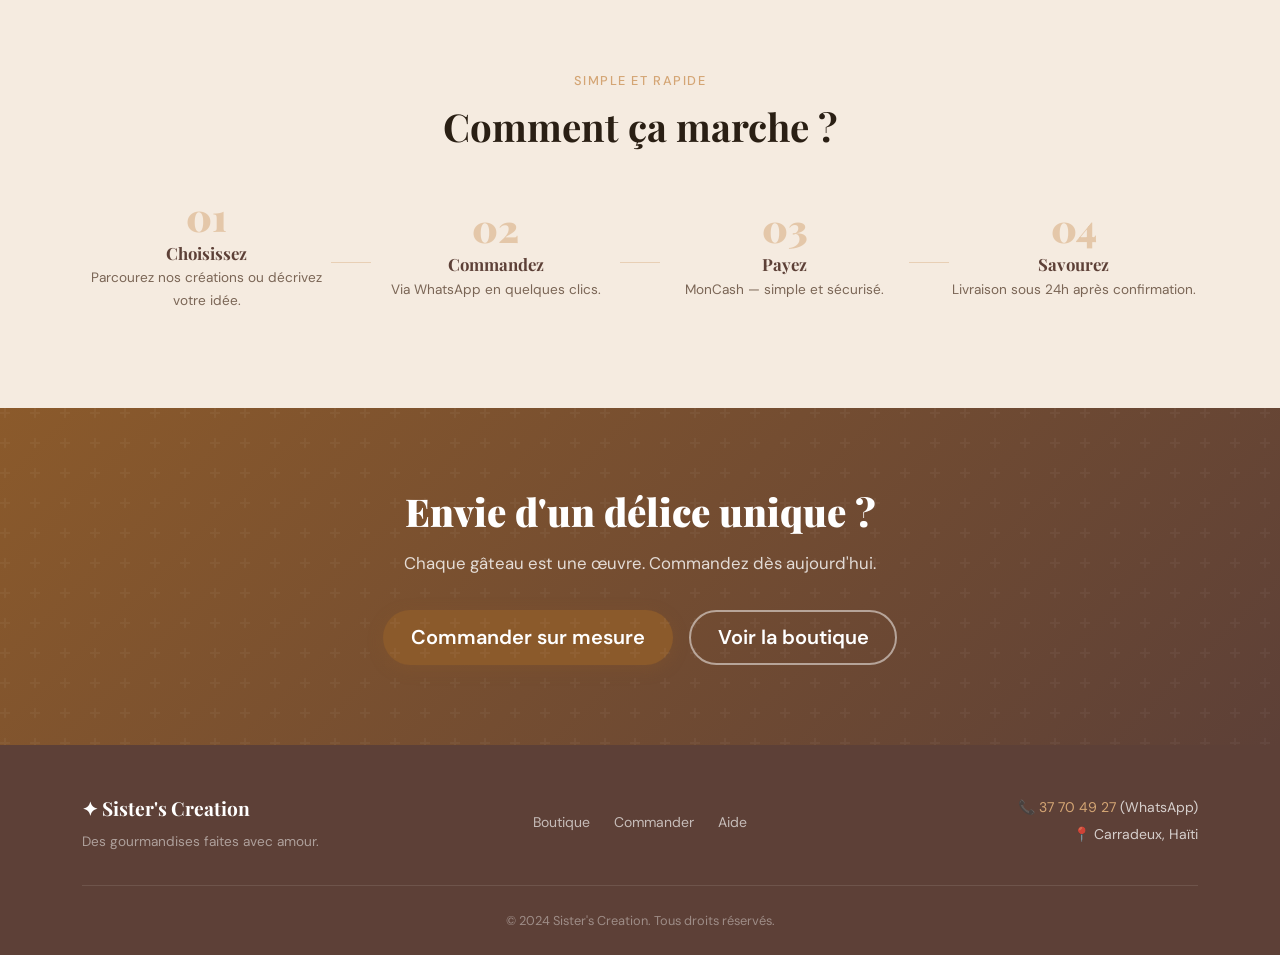
==== commit c13f52c3: "Initial commit - modification sister's creation" ====
--- a/index.html
+++ b/index.html
@@ -4,7 +4,7 @@
   <meta charset="UTF-8" />
   <meta name="viewport" content="width=device-width, initial-scale=1.0"/>
   <meta name="description" content="Sister's Creation – Des gourmandises artisanales sur mesure à Carradeux, Haïti.">
-  <title>Sister's Creation – Pâtisserie Artisanale</title>
+  <title>The Sister's Creation – Pâtisserie Artisanale</title>
   <link href="https://cdn.jsdelivr.net/npm/bootstrap@5.3.3/dist/css/bootstrap.min.css" rel="stylesheet">
   <link href="https://fonts.googleapis.com/css2?family=Playfair+Display:wght@400;700;900&family=DM+Sans:wght@300;400;500&display=swap" rel="stylesheet">
   <link rel="stylesheet" href="style.css">
